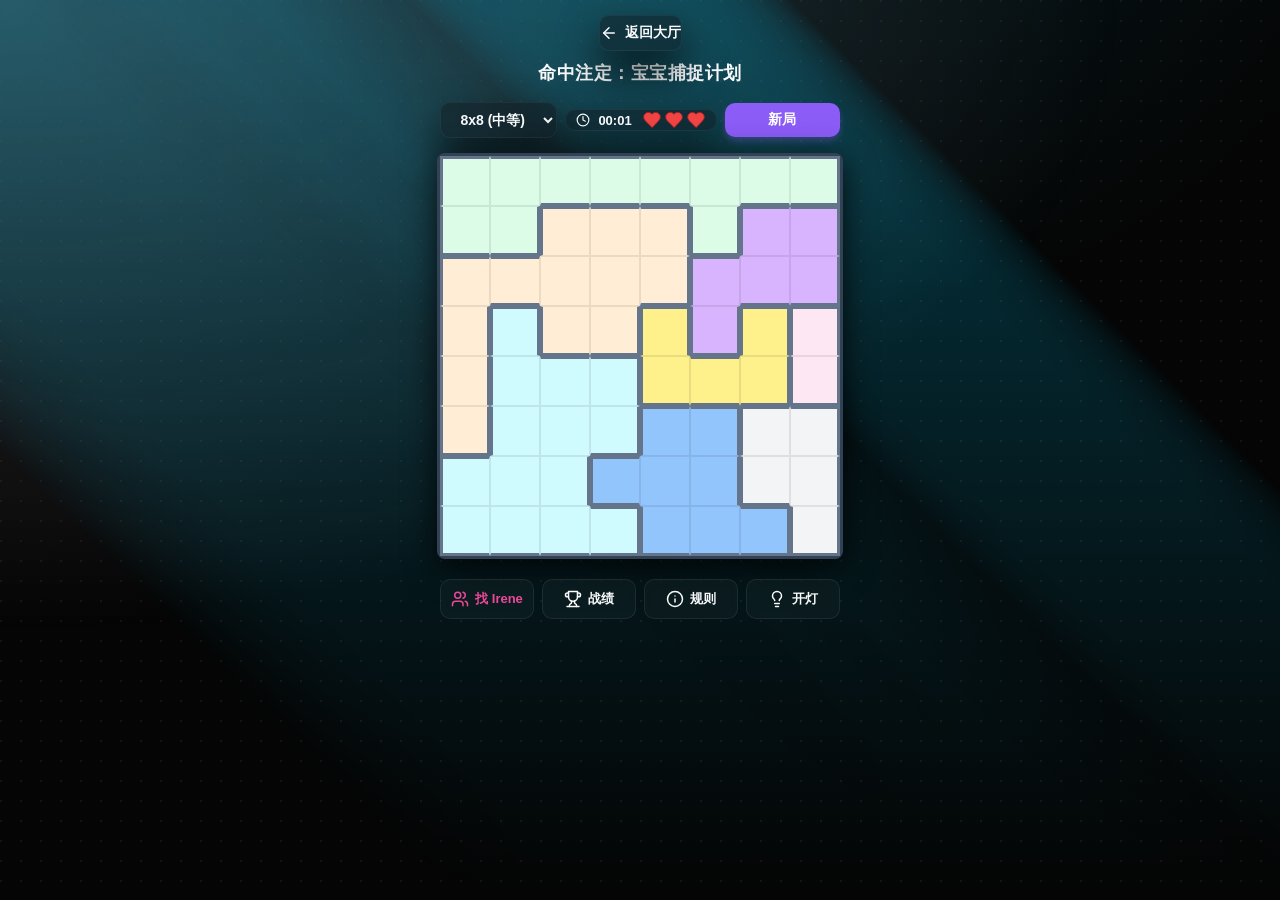
==== games/starbattle/star.html @ e19c7d9f "更新找头像游戏和UI" ====
<!DOCTYPE html>
<html lang="zh-CN">
<head>
    <meta charset="UTF-8">
    <meta name="viewport" content="width=device-width, initial-scale=1.0, maximum-scale=1.0, user-select=none">
    <title>命中注定：宝宝捕捉计划</title>
    <link rel="stylesheet" href="../../css/common.css">
    <link rel="stylesheet" href="star.css">
</head>
<body data-skin="default" data-theme="dark">

    <canvas id="canvas-fx"></canvas>
    <canvas id="canvas-confetti"></canvas>

    <div class="header">
        <a href="../../index.html" class="hall-back glass-panel">
            <svg class="icon" viewBox="0 0 24 24"><path d="m12 19-7-7 7-7"/><path d="M19 12H5"/></svg>
            返回大厅
        </a>
        <h1 id="main-title">命中注定：宝宝捕捉计划</h1>
    </div>

    <div class="top-controls">
        <select id="diff-select" class="glass-panel" onchange="startNewGame()">
            <option value="7">7x7 (简单)</option>
            <option value="8" selected>8x8 (中等)</option>
            <option value="9">9x9 (困难)</option>
        </select>
        
        <div class="glass-panel" style="display:flex; gap: 10px; padding: 0 10px; align-items:center; flex: 0 0 auto;">
            <div id="timer" style="font-variant-numeric: tabular-nums; font-size:13px; display:flex; align-items:center; gap:4px; color: var(--text-main);">
                <svg class="icon inline-icon" style="width:14px;height:14px;" viewBox="0 0 24 24"><circle cx="12" cy="12" r="10"/><polyline points="12 6 12 12 16 14"/></svg> 00:00
            </div>
            <div id="hp-container" style="display:flex; gap: 2px;"></div>
        </div>
        
        <button id="new-game-btn" onclick="startNewGame()" style="background:#8b5cf6; color:white; border:none; box-shadow: 0 4px 6px rgba(139, 92, 246, 0.3);">新局</button>
    </div>

    <div id="star-board" class="board"></div>

    <div class="action-row">
        <button class="action-btn" id="target-btn" onclick="toggleTarget()" style="color: #ec4899;">
            <svg class="icon" viewBox="0 0 24 24"><path d="M16 21v-2a4 4 0 0 0-4-4H6a4 4 0 0 0-4 4v2"/><circle cx="9" cy="7" r="4"/><path d="M22 21v-2a4 4 0 0 0-3-3.87"/><path d="M16 3.13a4 4 0 0 1 0 7.75"/></svg> 
            <span id="target-text">找 Irene</span>
        </button>
        <!-- 新增战绩按钮 -->
        <button class="action-btn" onclick="openStats()">
            <svg class="icon" viewBox="0 0 24 24"><path d="M6 9H4.5a2.5 2.5 0 0 1 0-5H6"/><path d="M18 9h1.5a2.5 2.5 0 0 0 0-5H18"/><path d="M4 22h16"/><path d="M10 14.66V17c0 .55-.47.98-.97 1.21C7.85 18.75 7 20.24 7 22"/><path d="M14 14.66V17c0 .55.47.98.97 1.21C16.15 18.75 17 20.24 17 22"/><path d="M18 2H6v7a6 6 0 0 0 12 0V2Z"/></svg> 战绩
        </button>
        <button class="action-btn" onclick="openRules()">
            <svg class="icon" viewBox="0 0 24 24"><circle cx="12" cy="12" r="10"/><path d="M12 16v-4"/><path d="M12 8h.01"/></svg> 规则
        </button>
        <button class="action-btn" id="theme-btn" onclick="toggleTheme()">
            <svg class="icon" id="theme-icon" viewBox="0 0 24 24"><path d="M15 14c.2-1 .7-1.7 1.5-2.5 1-.9 1.5-2.2 1.5-3.5A6 6 0 0 0 6 8c0 1.3.5 2.6 1.5 3.5.7.8 1.3 1.5 1.5 2.5"/><path d="M9 18h6"/><path d="M10 22h4"/></svg> <span id="theme-text">开灯</span>
        </button>
    </div>

    <!-- 规则弹窗 -->
    <div class="modal-overlay" id="rulesModal">
        <div class="modal-content">
            <h2><svg class="icon" viewBox="0 0 24 24"><circle cx="12" cy="12" r="10"/><path d="M12 16v-4"/><path d="M12 8h.01"/></svg> 星战谜题规则</h2>
            <hr style="border: 0; border-top: 1px solid var(--glass-border); margin-bottom: 10px;">
            <h3><svg class="inline-icon" viewBox="0 0 24 24"><path d="M8.5 14.5A2.5 2.5 0 0 0 11 12c0-1.38-.5-2-1-3-1.072-2.143-.224-4.054 2-6 .5 2.5 2 4.9 4 6.5 2 1.6 3 3.5 3 5.5a7 7 0 1 1-14 0c0-1.153.433-2.294 1-3a2.5 2.5 0 0 0 2.5 2.5z"/></svg> 核心目标：</h3>
            <ul>
                <li>在每个<b>加粗的颜色区块</b>内，找出隐藏的专属头像！</li>
                <li>每一行、每一列、每个颜色区块，<b>只能有 1 个头像</b>。</li>
                <li>头像与头像之间<b>绝对不能相邻</b>（包括对角线）。</li>
            </ul>
            <h3><svg class="inline-icon" viewBox="0 0 24 24"><path d="M12 2v4"/><path d="M12 18v4"/><path d="M4.93 4.93l2.83 2.83"/><path d="M16.24 16.24l2.83 2.83"/><path d="M2 12h4"/><path d="M18 12h4"/><path d="M4.93 19.07l2.83-2.83"/><path d="M16.24 7.76l2.83-2.83"/></svg> 操作指北：</h3>
            <ul>
                <li><b>自由打叉</b>：单点或滑动格子，可画白色的叉号 <svg class="inline-icon" viewBox="0 0 24 24"><path d="M18 6 6 18"/><path d="m6 6 12 12"/></svg>（草稿，不扣血）。</li>
                <li><b>判定决断</b>：快速<b>双击</b>格子，即可放置头像。</li>
                <li><b>严苛惩罚</b>：双击放错位置，心碎扣血且该格子永久变红锁死！血量耗尽即失败。</li>
            </ul>
            <button class="close-btn" onclick="closeModal('rulesModal')">准备出发！</button>
        </div>
    </div>

    <!-- 战绩弹窗 -->
    <div class="modal-overlay" id="statsModal">
        <div class="modal-content">
            <h2><svg class="icon" viewBox="0 0 24 24"><path d="M6 9H4.5a2.5 2.5 0 0 1 0-5H6"/><path d="M18 9h1.5a2.5 2.5 0 0 0 0-5H18"/><path d="M4 22h16"/><path d="M10 14.66V17c0 .55-.47.98-.97 1.21C7.85 18.75 7 20.24 7 22"/><path d="M14 14.66V17c0 .55.47.98.97 1.21C16.15 18.75 17 20.24 17 22"/><path d="M18 2H6v7a6 6 0 0 0 12 0V2Z"/></svg> 个人战绩看板</h2>
            <table class="stats-table" id="statsTable"></table>
            <p style="font-size: 11px; color: var(--text-note); text-align: center; margin-top: 15px;">* 数据安全储存在本手机芯片内，绝对隐私</p>
            <button class="close-btn" onclick="closeModal('statsModal')">继续加油！</button>
        </div>
    </div>

    <img id="preload-handrix" src="../../assets/handrix.png" style="display:none;">
    <img id="preload-irene" src="../../assets/irene.png" style="display:none;">

    <script src="../../js/common.js"></script>
    <script src="bank.js"></script>
    <script src="star.js"></script>
</body>
</html>
---- css/common.css ----
/* ======== 极简玻璃拟态主题变量 (白天模式 Default) ======== */
:root {
    --bg-color: #f8fafc; /* 干净的奶白底色 */
    --dot-color: rgba(0, 0, 0, 0.05); /* 淡灰色细网格 */
    
    --glass-bg: rgba(255, 255, 255, 0.65); 
    --glass-border: rgba(255, 255, 255, 0.9);
    --glass-border-hover: #ffffff;
    
    --cell-bg: rgba(255, 255, 255, 0.9); 
    --grid-line: #cbd5e1; 
    --grid-line-thick: #475569;
    
    --text-fixed: #0f172a; 
    --text-user: #2563eb; 
    --text-note: #64748b; 
    --text-main: #1e293b; /* 白天深色文字 */
    
    --btn-bg: rgba(255, 255, 255, 0.8); 
    --btn-border: rgba(255, 255, 255, 0.6);
    --highlight-same: rgba(253, 230, 138, 0.6); 
    --highlight-related: rgba(219, 234, 254, 0.5); 
    --selected: rgba(147, 197, 253, 0.8);
    
    --shadow: 0 10px 30px rgba(0, 0, 0, 0.06); 
    --stat-best-color: #059669;
}

/* 护眼模式核心 (黑夜模式 Dark) */
[data-theme="dark"] {
    --bg-color: #050505; /* 极客深黑 */
    --dot-color: rgba(255, 255, 255, 0.06); /* 白光细网格 */
    
    --glass-bg: rgba(15, 15, 20, 0.4); 
    --glass-border: rgba(255, 255, 255, 0.05); 
    --glass-border-hover: rgba(255, 255, 255, 0.4);
    
    --cell-bg: rgba(30, 41, 59, 0.85); 
    --grid-line: #334155; 
    --grid-line-thick: #94a3b8;
    
    --text-fixed: #f8fafc; 
    --text-user: #60a5fa; 
    --text-note: #a1a1aa; 
    --text-main: #f8fafc; /* 黑夜白色文字 */
    
    --btn-bg: rgba(255, 255, 255, 0.03); 
    --btn-border: rgba(255, 255, 255, 0.08);
    --highlight-same: rgba(202, 138, 4, 0.4); 
    --highlight-related: rgba(30, 58, 138, 0.4); 
    --selected: rgba(37, 99, 235, 0.6);
    
    --shadow: 0 20px 40px rgba(0, 0, 0, 0.7); 
    --stat-best-color: #34d399;
}

/* ======== 双色战略 (蓝/紫) x (白天/黑夜) ======== */

/* 1. 默认蓝色系 (白天: 晴空蓝 / 黑夜: 赛博青 #00CFFF) */
body[data-skin="default"] {
    --ray-color: rgba(2, 132, 199, 0.10);
    --glow-color: rgba(14, 165, 233, 0.3);
    --streak-color: rgba(2, 132, 199, 0.18);
    --corner-glow: rgba(2, 132, 199, 0.06);
}
body[data-theme="dark"][data-skin="default"] {
    --ray-color: rgba(0, 207, 255, 0.12);
    --glow-color: rgba(0, 207, 255, 0.25);
    --streak-color: rgba(0, 207, 255, 0.25);
    --corner-glow: rgba(62, 62, 66, 0.85);
}

/* 2. 专属紫色系 (白天: 晨曦紫 / 黑夜: 暗夜霓虹紫) */
body[data-skin="purple"] {
    --ray-color: rgba(147, 51, 234, 0.08);
    --glow-color: rgba(168, 85, 247, 0.25);
    --streak-color: rgba(147, 51, 234, 0.14);
    --corner-glow: rgba(147, 51, 234, 0.05);
}
body[data-theme="dark"][data-skin="purple"] {
    --ray-color: rgba(168, 85, 247, 0.12);
    --glow-color: rgba(168, 85, 247, 0.25);
    --streak-color: rgba(168, 85, 247, 0.25);
    --corner-glow: rgba(88, 28, 135, 0.4);
}

/* ======== 全局背景重塑 (点阵 + 射线统一架构) ======== */
body {
    font-family: -apple-system, BlinkMacSystemFont, "Segoe UI", Roboto, sans-serif;
    background-color: var(--bg-color); color: var(--text-main); margin: 0; padding: 15px;
    display: flex; flex-direction: column; align-items: center; touch-action: manipulation; padding-bottom: 40px; overflow-x: hidden;
    transition: background-color 0.4s ease, --streak-color 0.4s ease, --corner-glow 0.4s ease;
    
        /* 统一的背景结构 (顶部光晕 + 点阵)；斜切光瀑/辉光/颗粒由伪元素承载，颜色随模式自动切换 */
    background-image:
        radial-gradient(ellipse 100% 100% at 50% -20%, var(--ray-color), transparent 60%),
        radial-gradient(circle at 1px 1px, var(--dot-color) 1px, transparent 0);
    background-size: 100% 100%, 20px 20px;
    background-attachment: fixed;
}

/* ======== 顶级卡片与交互 (白天晶莹剔透，黑夜暗黑深邃) ======== */
.glass-panel, select, button, .timer-display {
    box-sizing: border-box; padding: 8px 0; font-size: 14px; font-weight: bold; border-radius: 12px;
    border: 1px solid var(--glass-border); 
    /* 顶部高光反射 (白天黑夜自适应) */
    border-top: 1px solid var(--glass-border-hover);
    background: var(--glass-bg); color: var(--text-main);
    backdrop-filter: blur(24px); -webkit-backdrop-filter: blur(24px); 
    outline: none; cursor: pointer; 
    box-shadow: var(--shadow);
    transition: transform 0.3s cubic-bezier(0.175, 0.885, 0.32, 1.275), box-shadow 0.3s ease, border-color 0.3s ease;
}

/* 悬停与按下的果冻回弹 + 呼吸辉光交互 */
.glass-panel:hover, select:hover, button:hover,
.glass-panel:active, select:active, button:active {
    transform: scale(1.03); 
    border-color: var(--glow-color);
    box-shadow: 0 20px 40px rgba(0, 0, 0, 0.15), 0 0 30px var(--glow-color);
}
[data-theme="dark"] .glass-panel:hover, 
[data-theme="dark"] select:hover, 
[data-theme="dark"] button:hover {
    box-shadow: 0 25px 50px rgba(0, 0, 0, 0.8), 0 0 30px var(--glow-color);
}

.icon { width: 18px; height: 18px; stroke: currentColor; stroke-width: 2; fill: none; stroke-linecap: round; stroke-linejoin: round; vertical-align: middle; }
.inline-icon { width: 16px; height: 16px; margin-right: 4px; vertical-align: text-bottom; fill: none; stroke: currentColor; stroke-width: 2; stroke-linecap: round; stroke-linejoin: round; }

#canvas-fx, #canvas-confetti { position: fixed; top: 0; left: 0; width: 100vw; height: 100vh; pointer-events: none; }
#canvas-fx { z-index: -1; }
#canvas-confetti { z-index: 9999; }

.header { text-align: center; margin-bottom: 12px; z-index: 10; }
.header h1 { font-size: 18px; color: var(--text-main); margin: 0 0 5px 0; letter-spacing: 0.5px; transition: 0.3s; }

.hall-back {
    display: inline-flex; align-items: center; justify-content: center; gap: 7px;
    padding: 8px 18px; margin-bottom: 10px; text-decoration: none; font-size: 13px;
}

.glass-panel, select, button, .timer-display {
    box-sizing: border-box; padding: 8px 0; font-size: 14px; font-weight: bold; border-radius: 10px;
    border: 1px solid var(--glass-border); background: var(--glass-bg); color: var(--text-main);
    backdrop-filter: blur(10px); -webkit-backdrop-filter: blur(10px); outline: none; cursor: pointer; transition: 0.2s;
}

.icon { width: 18px; height: 18px; stroke: currentColor; stroke-width: 2; fill: none; stroke-linecap: round; stroke-linejoin: round; vertical-align: middle; }
.inline-icon { width: 16px; height: 16px; margin-right: 4px; vertical-align: text-bottom; fill: none; stroke: currentColor; stroke-width: 2; stroke-linecap: round; stroke-linejoin: round; }

.skin-opt {
    border: 1px solid var(--glass-border); padding: 15px; border-radius: 12px; font-weight: bold; cursor: pointer;
    box-shadow: 0 4px 6px var(--shadow); transition: 0.2s; margin-bottom: 12px; width: 100%;
    display: flex; align-items: center; justify-content: center; gap: 8px; font-size: 15px;
}
.skin-opt:active { transform: scale(0.95); }

.modal-overlay {
    display: none; position: fixed; inset: 0; background: rgba(0, 0, 0, 0.5); backdrop-filter: blur(5px);
    -webkit-backdrop-filter: blur(5px); z-index: 10000; justify-content: center; align-items: center;
}
.modal-content {
    background: var(--glass-bg); backdrop-filter: blur(25px); -webkit-backdrop-filter: blur(25px);
    border: 1px solid var(--glass-border); color: var(--text-main); width: 85%; max-width: 350px; border-radius: 20px;
    padding: 24px; box-shadow: 0 20px 40px rgba(0,0,0,0.3); max-height: 80vh; overflow-y: auto;
}
.modal-content h2 { font-size: 18px; margin-top: 0; text-align: center; display: flex; align-items: center; justify-content: center; gap: 6px;}
.modal-content h3 { font-size: 15px; margin: 15px 0 5px 0; opacity: 0.9; display: flex; align-items: center; color: #3b82f6;}
.modal-content ul { margin: 0; padding-left: 20px; font-size: 14px; line-height: 1.6; }
.close-btn {
    width: 100%; background: #3b82f6; color: white !important; border: none; padding: 12px; border-radius: 12px;
    font-size: 16px; font-weight: bold; margin-top: 20px; cursor: pointer; transition: 0.2s;
}
.close-btn:active { transform: scale(0.95); }

.theme-event-text { color: #db2777 !important; font-weight: bold; }

/* 弹窗标题 SVG 图标 (替代 emoji) */
.msg-icon { display: inline-flex; align-items: center; margin-right: 6px; }
.msg-icon .icon { width: 20px; height: 20px; }

/* ======== 氛围层: 角落辉光 + 胶片颗粒 + 斜切光瀑 (黑夜主视觉, 白天低浓度日光版) ======== */
@property --streak-color { syntax: '<color>'; inherits: true; initial-value: rgba(0, 0, 0, 0); }
@property --corner-glow { syntax: '<color>'; inherits: true; initial-value: rgba(0, 0, 0, 0); }

/* ::before: 左上角辉光 (角落微光, 营造深邃感) */
body::before {
    content: '';
    position: fixed; inset: 0; z-index: -3; pointer-events: none;
    background-image: radial-gradient(ellipse 125% 100% at 0% 0%, var(--corner-glow) 0%, transparent 70%);
}
/* ::after: 五束斜切光瀑 (skewX(45deg) + 条纹遮罩, 颜色随皮肤/主题变量过渡) */
body::after {
    content: '';
    position: fixed; inset: 0; z-index: -2; pointer-events: none;
    transform: skewX(45deg);
    background: linear-gradient(180deg, var(--streak-color) 0%, rgba(0, 0, 0, 0) 100%);
}

/* 渐进增强: 仅在支持 mask 的浏览器启用条纹遮罩 (不支持则退化为柔和顶部渐变) */
@supports ((mask-image: linear-gradient(#000, #000)) or (-webkit-mask-image: linear-gradient(#000, #000))) {
    body::after {
        -webkit-mask-image:
            linear-gradient(90deg, rgba(0,0,0,0) 0%, rgb(0,0,0) 20%, rgba(0,0,0,0) 36%, rgb(0,0,0) 55%, rgba(0,0,0,0.13) 67%, rgb(0,0,0) 78%, rgba(0,0,0,0) 97%),
            linear-gradient(90deg, rgba(0,0,0,0) 11%, rgb(0,0,0) 25%, rgba(0,0,0,0.55) 41%, rgba(0,0,0,0.13) 67%, rgb(0,0,0) 78%, rgba(0,0,0,0) 97%),
            linear-gradient(90deg, rgba(0,0,0,0) 9%, rgb(0,0,0) 20%, rgba(0,0,0,0.55) 28%, rgba(0,0,0,0.424) 40%, rgb(0,0,0) 48%, rgba(0,0,0,0.267) 54%, rgba(0,0,0,0.13) 78%, rgb(0,0,0) 88%, rgba(0,0,0,0) 97%),
            linear-gradient(90deg, rgba(0,0,0,0) 0%, rgb(0,0,0) 17%, rgba(0,0,0,0.55) 26%, rgb(0,0,0) 35%, rgba(0,0,0,0) 47%, rgba(0,0,0,0.13) 69%, rgb(0,0,0) 79%, rgba(0,0,0,0) 97%),
            linear-gradient(90deg, rgba(0,0,0,0) 0%, rgb(0,0,0) 20%, rgba(0,0,0,0.55) 27%, rgba(0,0,0,0) 42%, rgba(0,0,0,0.13) 67%, rgb(0,0,0) 74%, rgb(0,0,0) 82%, rgba(0,0,0,0.47) 88%, rgba(0,0,0,0) 97%);
        -webkit-mask-composite: source-over;
        mask-image:
            linear-gradient(90deg, rgba(0,0,0,0) 0%, rgb(0,0,0) 20%, rgba(0,0,0,0) 36%, rgb(0,0,0) 55%, rgba(0,0,0,0.13) 67%, rgb(0,0,0) 78%, rgba(0,0,0,0) 97%),
            linear-gradient(90deg, rgba(0,0,0,0) 11%, rgb(0,0,0) 25%, rgba(0,0,0,0.55) 41%, rgba(0,0,0,0.13) 67%, rgb(0,0,0) 78%, rgba(0,0,0,0) 97%),
            linear-gradient(90deg, rgba(0,0,0,0) 9%, rgb(0,0,0) 20%, rgba(0,0,0,0.55) 28%, rgba(0,0,0,0.424) 40%, rgb(0,0,0) 48%, rgba(0,0,0,0.267) 54%, rgba(0,0,0,0.13) 78%, rgb(0,0,0) 88%, rgba(0,0,0,0) 97%),
            linear-gradient(90deg, rgba(0,0,0,0) 0%, rgb(0,0,0) 17%, rgba(0,0,0,0.55) 26%, rgb(0,0,0) 35%, rgba(0,0,0,0) 47%, rgba(0,0,0,0.13) 69%, rgb(0,0,0) 79%, rgba(0,0,0,0) 97%),
            linear-gradient(90deg, rgba(0,0,0,0) 0%, rgb(0,0,0) 20%, rgba(0,0,0,0.55) 27%, rgba(0,0,0,0) 42%, rgba(0,0,0,0.13) 67%, rgb(0,0,0) 74%, rgb(0,0,0) 82%, rgba(0,0,0,0.47) 88%, rgba(0,0,0,0) 97%);
        mask-composite: add;
    }
}
---- games/starbattle/star.css ----
/* ======== 排版框架 (继承自数独的完美布局) ======== */
.top-controls {
    display: flex; justify-content: space-between; align-items: center; gap: 8px;
    width: 100%; max-width: 400px; margin-bottom: 15px; z-index: 10;
}
select#diff-select, #new-game-btn { flex: 1; max-width: 130px; text-align: center; }

.timer-display { flex: 0 0 95px; width: 95px; cursor: default; display: flex; justify-content: center; align-items: center; gap: 4px; }
.heart-icon { width: 20px; height: 20px; fill: #ef4444; stroke: #b91c1c; stroke-width: 1; transition: 0.3s cubic-bezier(0.175, 0.885, 0.32, 1.275); }
.heart-icon.lost { fill: transparent; stroke: var(--text-note); opacity: 0.5; transform: scale(0.8); }

.action-row { display: flex; gap: 8px; width: 100%; max-width: 400px; margin-bottom: 10px; z-index: 10; }
.action-btn {
    background: var(--btn-bg); border: 1px solid var(--btn-border); border-radius: 10px; color: var(--text-main);
    font-size: 13px; font-weight: bold; padding: 10px 0; 
    display: flex; align-items: center; justify-content: center; flex-direction: row; gap: 6px; flex: 1;
    backdrop-filter: blur(8px); -webkit-backdrop-filter: blur(8px); box-shadow: 0 4px 6px var(--shadow);
    transition: 0.15s; cursor: pointer; user-select: none;
}
.action-btn:active { transform: scale(0.92); background: var(--highlight-related); }

/* ======== 星战专属棋盘样式 ======== */
.board {
    display: grid; 
    width: 100%; max-width: 400px; aspect-ratio: 1/1; margin-bottom: 20px; 
    background: var(--glass-bg); backdrop-filter: blur(12px); -webkit-backdrop-filter: blur(12px);
    border: 3px solid var(--grid-line-thick); border-radius: 8px; 
    box-shadow: 0 8px 32px var(--shadow); z-index: 10;
    touch-action: none; 
    transition: background-color 0.3s, border-color 0.3s;
}

/* 修复：暗黑模式下棋盘底板完全黑化，消除白光割裂感 */
[data-theme="dark"] .board {
    background: #0f172a; 
    border-color: #334155;
    box-shadow: 0 8px 32px rgba(0,0,0,0.8);
}

.cell {
    position: relative;
    border: 1px solid rgba(0,0,0,0.08); 
    box-sizing: border-box;
    display: flex; justify-content: center; align-items: center;
    transition: background-color 0.2s;
    user-select: none; -webkit-user-select: none;
}

/* 核心修复：找回白天模式的 Bento 加粗边界！ */
.cell.b-top { border-top: 3px solid var(--grid-line-thick) !important; }
.cell.b-bottom { border-bottom: 3px solid var(--grid-line-thick) !important; }
.cell.b-left { border-left: 3px solid var(--grid-line-thick) !important; }
.cell.b-right { border-right: 3px solid var(--grid-line-thick) !important; }

.cell.marked::before, .cell.marked::after {
    content: ''; position: absolute;
    width: 65%; height: 5px; background-color: #ffffff;
    border-radius: 3px; opacity: 1; box-shadow: 0 1px 4px rgba(0,0,0,0.4); animation: fadeIn 0.1s ease-out;
}
.cell.marked::before { transform: rotate(45deg); }
.cell.marked::after { transform: rotate(-45deg); animation: fadeInReverse 0.1s ease-out; }

.cell.error-lock::before, .cell.error-lock::after {
    content: ''; position: absolute; width: 75%; height: 6px;
    background-color: #ef4444; border-radius: 3px; z-index: 5; box-shadow: 0 2px 6px rgba(185, 28, 28, 0.6);
}
.cell.error-lock::before { transform: rotate(45deg); }
.cell.error-lock::after { transform: rotate(-45deg); }
.cell.error-lock { background-color: rgba(239, 68, 68, 0.25) !important; animation: shake 0.4s cubic-bezier(.36,.07,.19,.97) both; }

.cell-avatar {
    width: 82%; height: 82%; border-radius: 20%; object-fit: cover;
    box-shadow: 0 4px 10px rgba(0, 0, 0, 0.25); animation: popIn 0.3s cubic-bezier(0.175, 0.885, 0.32, 1.275);
    z-index: 2; pointer-events: none;
}

/* 战绩表格样式 */
.stats-table { width: 100%; border-collapse: collapse; margin-top: 10px; text-align: center; font-size: 14px; }
.stats-table th { background: rgba(0,0,0,0.05); padding: 10px 8px; border-bottom: 1px solid var(--glass-border); border-radius: 8px 8px 0 0;}
[data-theme="dark"] .stats-table th { background: rgba(255,255,255,0.05); }
.stats-table td { border-bottom: 1px solid var(--glass-border); padding: 12px 8px; }

@keyframes fadeIn { from { opacity: 0; transform: scale(0.5) rotate(45deg); } to { opacity: 1; transform: scale(1) rotate(45deg); } }
@keyframes fadeInReverse { from { opacity: 0; transform: scale(0.5) rotate(-45deg); } to { opacity: 1; transform: scale(1) rotate(-45deg); } }
@keyframes popIn { from { opacity: 0; transform: scale(0.2); } to { opacity: 1; transform: scale(1); } }
@keyframes shake {
    10%, 90% { transform: translate3d(-1px, 0, 0); }
    20%, 80% { transform: translate3d(2px, 0, 0); }
    30%, 50%, 70% { transform: translate3d(-3px, 0, 0); }
    40%, 60% { transform: translate3d(3px, 0, 0); }
}

/* ======== 区域专属色彩系统 (白天/黑夜自动切换) ======== */
.cell[data-cid="0"] { background-color: #93c5fd; } 
.cell[data-cid="1"] { background-color: #fef08a; } 
.cell[data-cid="2"] { background-color: #dcfce7; } 
.cell[data-cid="3"] { background-color: #fce7f3; } 
.cell[data-cid="4"] { background-color: #d8b4fe; } 
.cell[data-cid="5"] { background-color: #ffedd5; } 
.cell[data-cid="6"] { background-color: #cffafe; } 
.cell[data-cid="7"] { background-color: #f3f4f6; } 
.cell[data-cid="8"] { background-color: #fca5a5; } 

/* 护眼模式下的边界线适配 */
[data-theme="dark"] .cell.b-top { border-top: 3px solid #64748b !important; }
[data-theme="dark"] .cell.b-bottom { border-bottom: 3px solid #64748b !important; }
[data-theme="dark"] .cell.b-left { border-left: 3px solid #64748b !important; }
[data-theme="dark"] .cell.b-right { border-right: 3px solid #64748b !important; }
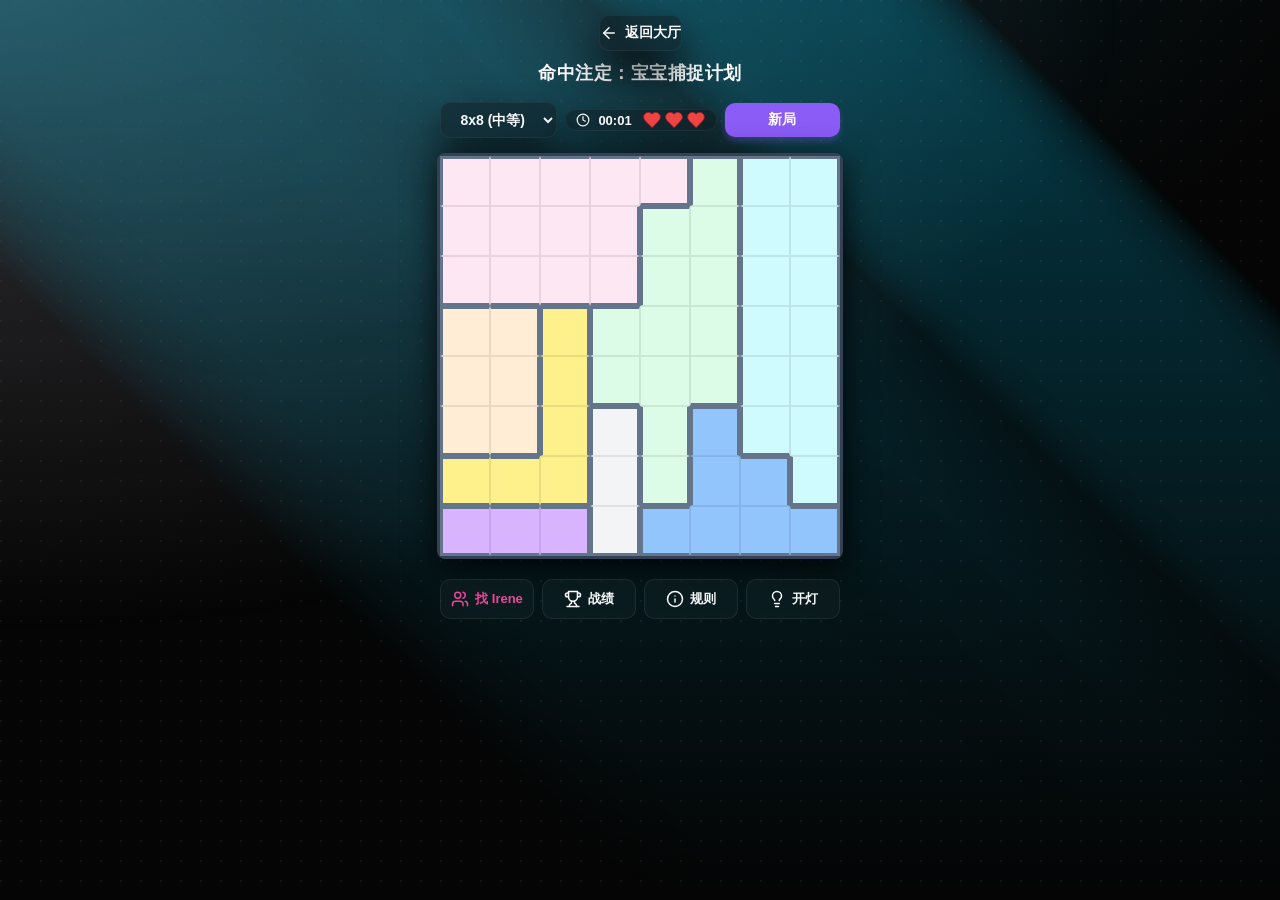
==== commit acfaabb0: "添加滑动取消叉" ====
--- a/games/starbattle/star.html
+++ b/games/starbattle/star.html
@@ -70,6 +70,7 @@
             <h3><svg class="inline-icon" viewBox="0 0 24 24"><path d="M12 2v4"/><path d="M12 18v4"/><path d="M4.93 4.93l2.83 2.83"/><path d="M16.24 16.24l2.83 2.83"/><path d="M2 12h4"/><path d="M18 12h4"/><path d="M4.93 19.07l2.83-2.83"/><path d="M16.24 7.76l2.83-2.83"/></svg> 操作指北：</h3>
             <ul>
                 <li><b>自由打叉</b>：单点或滑动格子，可画白色的叉号 <svg class="inline-icon" viewBox="0 0 24 24"><path d="M18 6 6 18"/><path d="m6 6 12 12"/></svg>（草稿，不扣血）。</li>
+                <li><b>滑动擦除</b>：从<b>已画叉</b>的格子起手拖动，划过的叉号会被一并抹掉（画错了随手就能清理）。</li>
                 <li><b>判定决断</b>：快速<b>双击</b>格子，即可放置头像。</li>
                 <li><b>严苛惩罚</b>：双击放错位置，心碎扣血且该格子永久变红锁死！血量耗尽即失败。</li>
             </ul>
--- a/css/common.css
+++ b/css/common.css
@@ -24,6 +24,7 @@
     
     --shadow: 0 10px 30px rgba(0, 0, 0, 0.06); 
     --stat-best-color: #059669;
+    --streak-shift: 14%; /* 斜切光瀑整体右移量 (手机可视区右侧偏暗, 右移补齐) */
 }
 
 /* 护眼模式核心 (黑夜模式 Dark) */
@@ -194,8 +195,12 @@
 body::after {
     content: '';
     position: fixed; inset: 0; z-index: -2; pointer-events: none;
-    transform: skewX(45deg);
+    transform: translateX(var(--streak-shift)) skewX(45deg);
     background: linear-gradient(180deg, var(--streak-color) 0%, rgba(0, 0, 0, 0) 100%);
+}
+/* 手机窄屏: 光瀑再往右让一点, 避免可视区右侧发黑 */
+@media (max-width: 480px) {
+    :root { --streak-shift: 22%; }
 }
 
 /* 渐进增强: 仅在支持 mask 的浏览器启用条纹遮罩 (不支持则退化为柔和顶部渐变) */
--- a/games/starbattle/star.css
+++ b/games/starbattle/star.css
@@ -28,6 +28,9 @@
     box-shadow: 0 8px 32px var(--shadow); z-index: 10;
     touch-action: none; 
     transition: background-color 0.3s, border-color 0.3s;
+    /* 移动端修复: 禁止被 body 的 column flex 容器纵向压缩成矩形 */
+    flex-shrink: 0;
+    aspect-ratio: 1 / 1 !important;
 }
 
 /* 修复：暗黑模式下棋盘底板完全黑化，消除白光割裂感 */
@@ -44,6 +47,10 @@
     display: flex; justify-content: center; align-items: center;
     transition: background-color 0.2s;
     user-select: none; -webkit-user-select: none;
+    /* 移动端修复: 强制格子为正方形, 并消除内容撑开导致的变形 */
+    aspect-ratio: 1 / 1;
+    min-width: 0;
+    min-height: 0;
 }
 
 /* 核心修复：找回白天模式的 Bento 加粗边界！ */
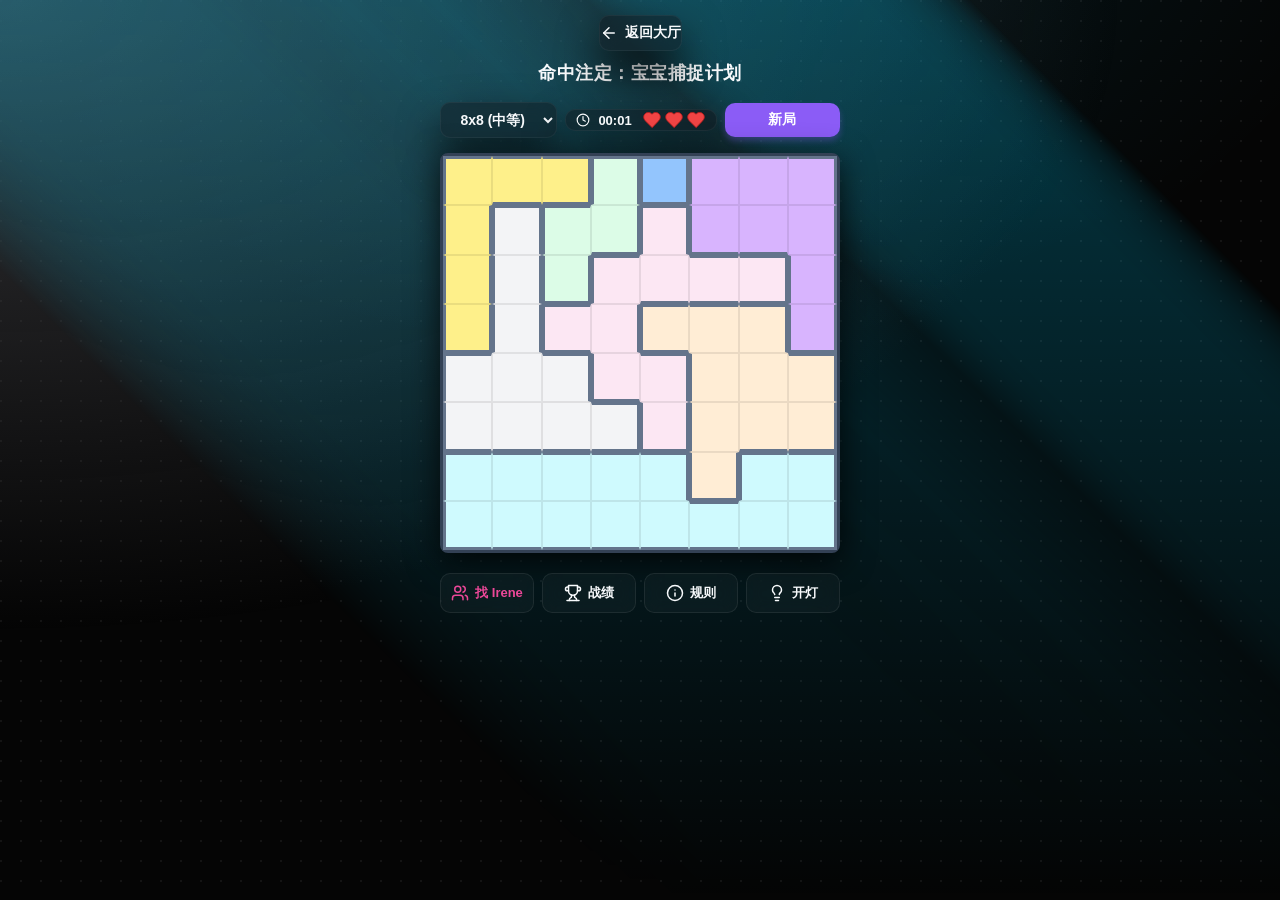
==== commit b1a75743: "尝试本地部署" ====
--- a/games/starbattle/star.html
+++ b/games/starbattle/star.html
@@ -6,6 +6,10 @@
     <title>命中注定：宝宝捕捉计划</title>
     <link rel="stylesheet" href="../../css/common.css">
     <link rel="stylesheet" href="star.css">
+    <link rel="manifest" href="../../manifest.json">
+    <link rel="apple-touch-icon" href="../../assets/app-icon.png">
+    <meta name="apple-mobile-web-app-capable" content="yes">
+    <meta name="apple-mobile-web-app-status-bar-style" content="black-translucent">
 </head>
 <body data-skin="default" data-theme="dark">
 
@@ -74,7 +78,7 @@
                 <li><b>判定决断</b>：快速<b>双击</b>格子，即可放置头像。</li>
                 <li><b>严苛惩罚</b>：双击放错位置，心碎扣血且该格子永久变红锁死！血量耗尽即失败。</li>
             </ul>
-            <button class="close-btn" onclick="closeModal('rulesModal')">准备出发！</button>
+            <button class="close-btn" onclick="closeModal('rulesModal')">知道啦宝宝！</button>
         </div>
     </div>
 
@@ -83,7 +87,7 @@
         <div class="modal-content">
             <h2><svg class="icon" viewBox="0 0 24 24"><path d="M6 9H4.5a2.5 2.5 0 0 1 0-5H6"/><path d="M18 9h1.5a2.5 2.5 0 0 0 0-5H18"/><path d="M4 22h16"/><path d="M10 14.66V17c0 .55-.47.98-.97 1.21C7.85 18.75 7 20.24 7 22"/><path d="M14 14.66V17c0 .55.47.98.97 1.21C16.15 18.75 17 20.24 17 22"/><path d="M18 2H6v7a6 6 0 0 0 12 0V2Z"/></svg> 个人战绩看板</h2>
             <table class="stats-table" id="statsTable"></table>
-            <p style="font-size: 11px; color: var(--text-note); text-align: center; margin-top: 15px;">* 数据安全储存在本手机芯片内，绝对隐私</p>
+            <p style="font-size: 11px; color: var(--text-note); text-align: center; margin-top: 15px;">* 宝宝好聪明～做得好快呀！</p>
             <button class="close-btn" onclick="closeModal('statsModal')">继续加油！</button>
         </div>
     </div>
@@ -94,5 +98,14 @@
     <script src="../../js/common.js"></script>
     <script src="bank.js"></script>
     <script src="star.js"></script>
+<script>
+    if ("serviceWorker" in navigator) {
+        window.addEventListener("load", function () {
+            navigator.serviceWorker.register("../sw.js").catch(function (err) {
+                console.warn("SW register failed:", err);
+            });
+        });
+    }
+    </script>
 </body>
 </html>
--- a/css/common.css
+++ b/css/common.css
@@ -25,6 +25,7 @@
     --shadow: 0 10px 30px rgba(0, 0, 0, 0.06); 
     --stat-best-color: #059669;
     --streak-shift: 14%; /* 斜切光瀑整体右移量 (手机可视区右侧偏暗, 右移补齐) */
+    --streak-scale: 1; /* 斜切光瀑加粗倍数 (手机窄屏下每道光按视口百分比变细, 需放大补回宽度) */
 }
 
 /* 护眼模式核心 (黑夜模式 Dark) */
@@ -90,7 +91,7 @@
     font-family: -apple-system, BlinkMacSystemFont, "Segoe UI", Roboto, sans-serif;
     background-color: var(--bg-color); color: var(--text-main); margin: 0; padding: 15px;
     display: flex; flex-direction: column; align-items: center; touch-action: manipulation; padding-bottom: 40px; overflow-x: hidden;
-    transition: background-color 0.4s ease, --streak-color 0.4s ease, --corner-glow 0.4s ease;
+    /* theme transition moved to desktop-only media query below (iOS repaint fix) */
     
         /* 统一的背景结构 (顶部光晕 + 点阵)；斜切光瀑/辉光/颗粒由伪元素承载，颜色随模式自动切换 */
     background-image:
@@ -98,6 +99,13 @@
         radial-gradient(circle at 1px 1px, var(--dot-color) 1px, transparent 0);
     background-size: 100% 100%, 20px 20px;
     background-attachment: fixed;
+}
+
+/* Theme smooth transition: desktop pointer devices only. On iOS touch, repainting the
+   full-page bg + two fixed pseudo layers (mask+skew) frame-by-frame for 0.4s leaves
+   stale tiles from the previous theme -> a black bar at the bottom until navigation */
+@media (hover: hover) and (pointer: fine) {
+    body { transition: background-color 0.4s ease, --streak-color 0.4s ease, --corner-glow 0.4s ease; }
 }
 
 /* ======== 顶级卡片与交互 (白天晶莹剔透，黑夜暗黑深邃) ======== */
@@ -195,13 +203,17 @@
 body::after {
     content: '';
     position: fixed; inset: 0; z-index: -2; pointer-events: none;
-    transform: translateX(var(--streak-shift)) skewX(45deg);
+    /* 先 skew 后 scale: 仅横向加粗光带, 45 度倾角严格保持不变 */
+    transform: translateX(var(--streak-shift)) skewX(45deg) scaleX(var(--streak-scale));
     background: linear-gradient(180deg, var(--streak-color) 0%, rgba(0, 0, 0, 0) 100%);
 }
-/* 手机窄屏: 光瀑再往右让一点, 避免可视区右侧发黑 */
+/* 手机窄屏: 视口窄导致每道光按百分比被挤细, 这里整体右移更多 + 加粗光带 */
 @media (max-width: 480px) {
-    :root { --streak-shift: 22%; }
-}
+    :root { --streak-shift: 30%; --streak-scale: 1.45; }
+}
+
+/* iOS fix: after every theme toggle, force one repaint of the two big background layers (clears the stale black bar) */
+body.theme-kick::before, body.theme-kick::after { opacity: 0.998; }
 
 /* 渐进增强: 仅在支持 mask 的浏览器启用条纹遮罩 (不支持则退化为柔和顶部渐变) */
 @supports ((mask-image: linear-gradient(#000, #000)) or (-webkit-mask-image: linear-gradient(#000, #000))) {
--- a/games/starbattle/star.css
+++ b/games/starbattle/star.css
@@ -21,8 +21,11 @@
 
 /* ======== 星战专属棋盘样式 ======== */
 .board {
-    display: grid; 
-    width: 100%; max-width: 400px; aspect-ratio: 1/1; margin-bottom: 20px; 
+    display: grid;
+    /* border-box: 让 aspect-ratio 与 width 作用于同一个盒子(边框盒),
+       消除"内容盒 vs 边框盒"两种解释造成的行列尺寸不一致 -> 缝隙 */
+    box-sizing: border-box; 
+    width: 100%; max-width: 400px; margin-bottom: 20px; 
     background: var(--glass-bg); backdrop-filter: blur(12px); -webkit-backdrop-filter: blur(12px);
     border: 3px solid var(--grid-line-thick); border-radius: 8px; 
     box-shadow: 0 8px 32px var(--shadow); z-index: 10;
@@ -30,7 +33,11 @@
     transition: background-color 0.3s, border-color 0.3s;
     /* 移动端修复: 禁止被 body 的 column flex 容器纵向压缩成矩形 */
     flex-shrink: 0;
+    flex-grow: 0;
+    height: auto;
     aspect-ratio: 1 / 1 !important;
+    /* 关键: 格子始终铺满行高, 绝不给底板(黑夜近黑)留出黑缝 */
+    align-items: stretch;
 }
 
 /* 修复：暗黑模式下棋盘底板完全黑化，消除白光割裂感 */
@@ -47,8 +54,11 @@
     display: flex; justify-content: center; align-items: center;
     transition: background-color 0.2s;
     user-select: none; -webkit-user-select: none;
-    /* 移动端修复: 强制格子为正方形, 并消除内容撑开导致的变形 */
-    aspect-ratio: 1 / 1;
+    /* 移动端修复: 禁止删除 aspect-ratio 后又加回!
+       格子必须"铺满行高", 绝不能自带比例——
+       一旦格子按自身宽度算高度, 它与行高的任何亚像素差都会
+       露出棋盘底板(黑夜近黑) -> iOS 上满屏黑色横线。
+       正方形由棋盘本体 aspect-ratio:1/1 保证。 */
     min-width: 0;
     min-height: 0;
 }
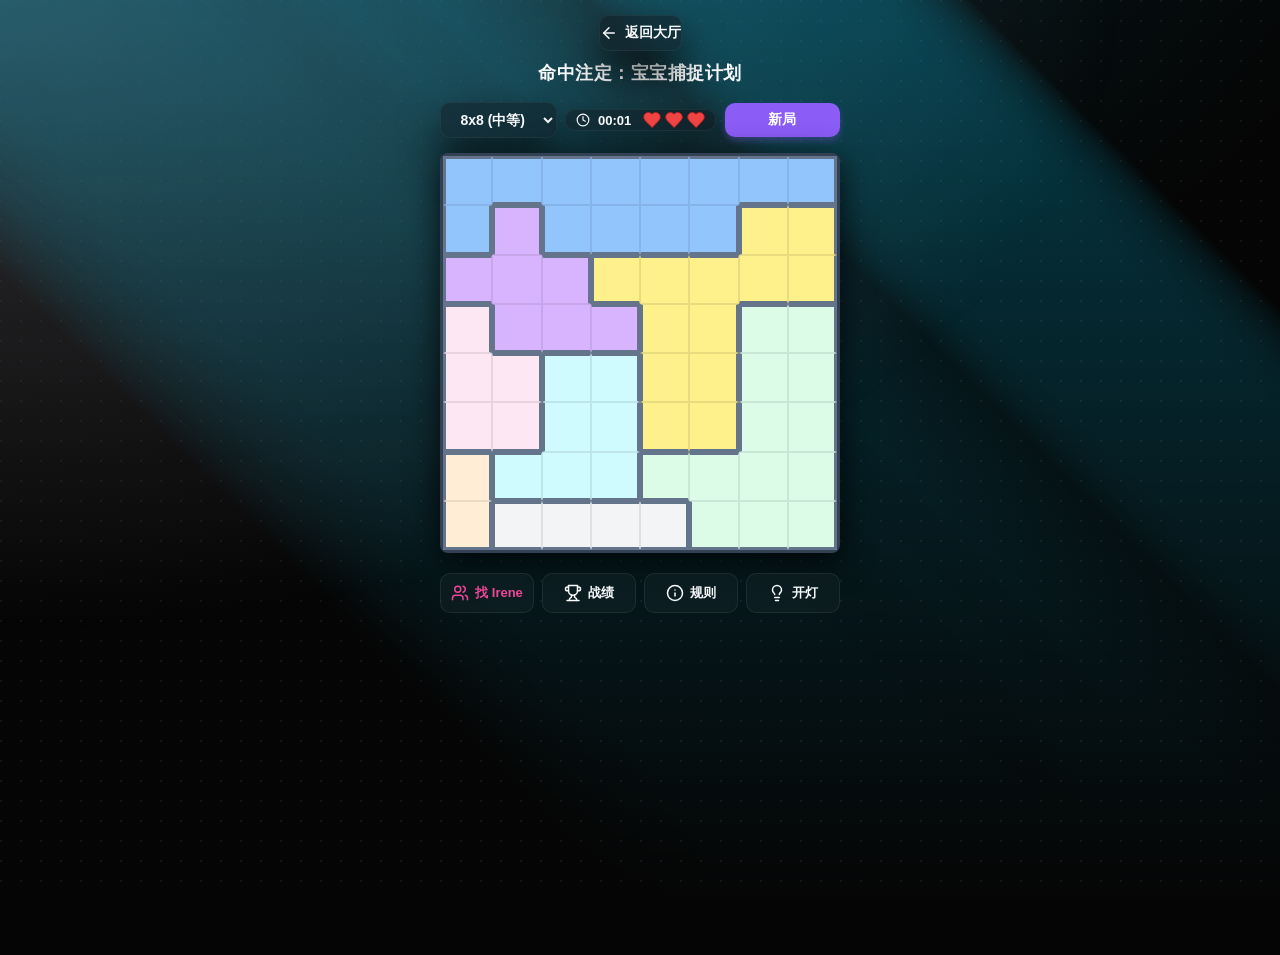
==== commit f28c94af: "尝试修复本地ios底部黑条bug" ====
--- a/games/starbattle/star.html
+++ b/games/starbattle/star.html
@@ -2,7 +2,7 @@
 <html lang="zh-CN">
 <head>
     <meta charset="UTF-8">
-    <meta name="viewport" content="width=device-width, initial-scale=1.0, maximum-scale=1.0, user-select=none">
+    <meta name="viewport" content="width=device-width, initial-scale=1.0, maximum-scale=1.0, user-select=none, viewport-fit=cover">
     <title>命中注定：宝宝捕捉计划</title>
     <link rel="stylesheet" href="../../css/common.css">
     <link rel="stylesheet" href="star.css">
--- a/css/common.css
+++ b/css/common.css
@@ -89,8 +89,11 @@
 /* ======== 全局背景重塑 (点阵 + 射线统一架构) ======== */
 body {
     font-family: -apple-system, BlinkMacSystemFont, "Segoe UI", Roboto, sans-serif;
-    background-color: var(--bg-color); color: var(--text-main); margin: 0; padding: 15px;
-    display: flex; flex-direction: column; align-items: center; touch-action: manipulation; padding-bottom: 40px; overflow-x: hidden;
+    background-color: var(--bg-color); color: var(--text-main); margin: 0;
+    min-height: 100vh;
+    min-height: 100dvh;
+    display: flex; flex-direction: column; align-items: center; touch-action: manipulation; overflow-x: hidden;
+    padding: calc(15px + env(safe-area-inset-top)) 15px calc(40px + env(safe-area-inset-bottom)) 15px;
     /* theme transition moved to desktop-only media query below (iOS repaint fix) */
     
         /* 统一的背景结构 (顶部光晕 + 点阵)；斜切光瀑/辉光/颗粒由伪元素承载，颜色随模式自动切换 */
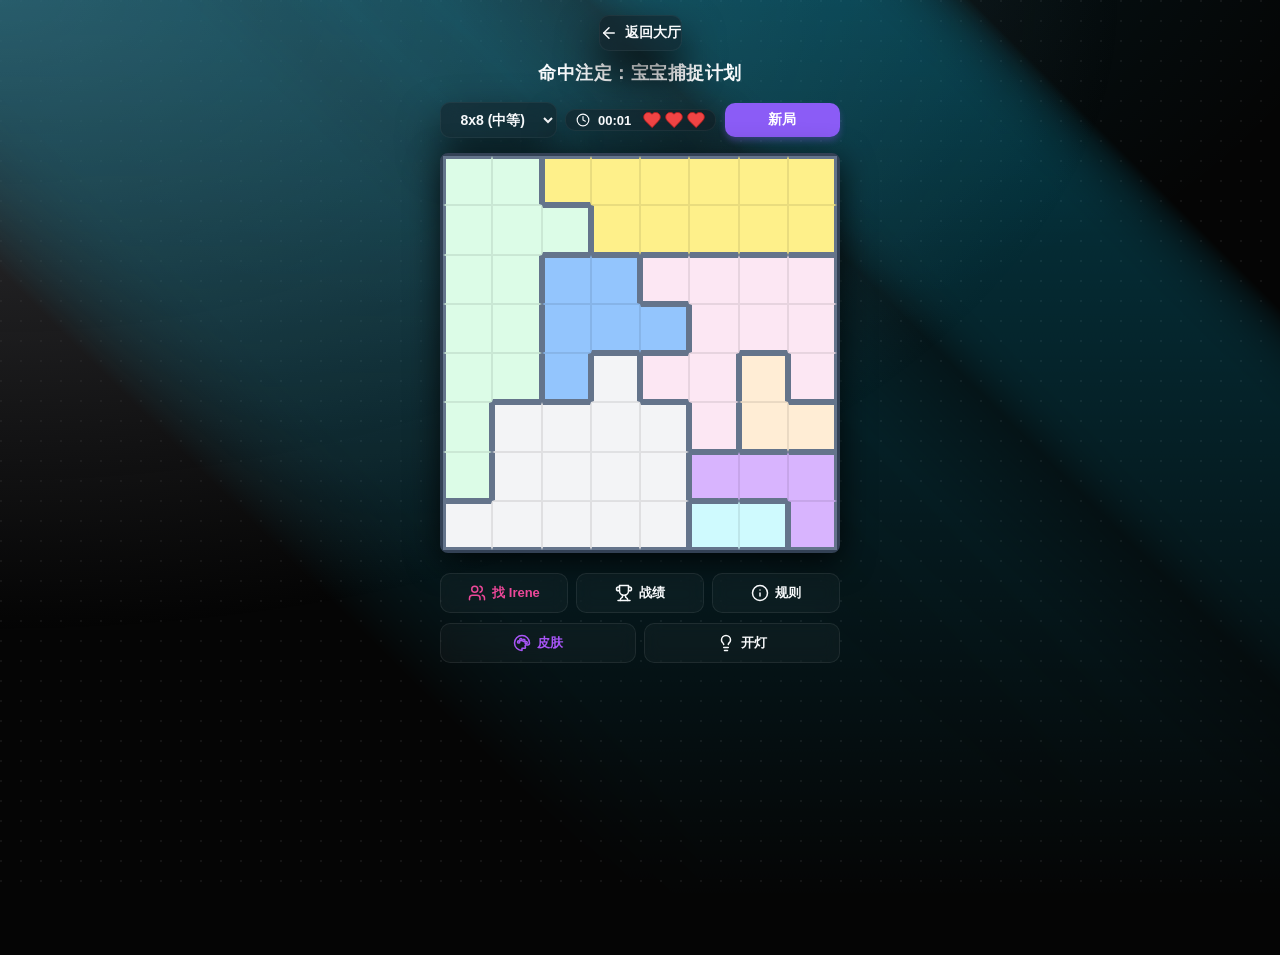
==== commit 5ff26a61: "找宝宝游戏中秋活动上线" ====
--- a/games/starbattle/star.html
+++ b/games/starbattle/star.html
@@ -29,6 +29,7 @@
             <option value="7">7x7 (简单)</option>
             <option value="8" selected>8x8 (中等)</option>
             <option value="9">9x9 (困难)</option>
+            <option value="event_moon" id="event-moon-option">9x9 玉兔寻觅 (中秋限时活动)</option>
         </select>
         
         <div class="glass-panel" style="display:flex; gap: 10px; padding: 0 10px; align-items:center; flex: 0 0 auto;">
@@ -55,9 +56,32 @@
         <button class="action-btn" onclick="openRules()">
             <svg class="icon" viewBox="0 0 24 24"><circle cx="12" cy="12" r="10"/><path d="M12 16v-4"/><path d="M12 8h.01"/></svg> 规则
         </button>
+    </div>
+
+    <div class="action-row">
+        <button class="action-btn" onclick="openSkinModal()" style="color: #a855f7;">
+            <svg class="icon" viewBox="0 0 24 24"><path d="M12 22a10 10 0 1 1 10-10c0 1.5-1 2.5-2.5 2.5h-1.87a1.5 1.5 0 0 0-1.42 2.05l.38 1.15c.21.63-.3 1.3-.98 1.3H12Z"/><circle cx="7.5" cy="10.5" r="1.5"/><circle cx="10.5" cy="7.5" r="1.5"/><circle cx="14.5" cy="8.5" r="1.5"/><circle cx="17.5" cy="11.5" r="1.5"/></svg> 皮肤
+        </button>
         <button class="action-btn" id="theme-btn" onclick="toggleTheme()">
             <svg class="icon" id="theme-icon" viewBox="0 0 24 24"><path d="M15 14c.2-1 .7-1.7 1.5-2.5 1-.9 1.5-2.2 1.5-3.5A6 6 0 0 0 6 8c0 1.3.5 2.6 1.5 3.5.7.8 1.3 1.5 1.5 2.5"/><path d="M9 18h6"/><path d="M10 22h4"/></svg> <span id="theme-text">开灯</span>
         </button>
+    </div>
+
+    <!-- 皮肤弹窗 (与数独/大厅共用 changeSkin) -->
+    <div class="modal-overlay" id="skinModal">
+        <div class="modal-content" style="text-align: center;">
+            <h2 style="color: #a855f7;"><svg class="icon" viewBox="0 0 24 24"><path d="M12 22a10 10 0 1 1 10-10c0 1.5-1 2.5-2.5 2.5h-1.87a1.5 1.5 0 0 0-1.42 2.05l.38 1.15c.21.63-.3 1.3-.98 1.3H12Z"/><circle cx="7.5" cy="10.5" r="1.5"/><circle cx="10.5" cy="7.5" r="1.5"/><circle cx="14.5" cy="8.5" r="1.5"/><circle cx="17.5" cy="11.5" r="1.5"/></svg> 专属色彩</h2>
+            <hr style="border: 0; border-top: 1px solid var(--glass-border); margin-bottom: 20px;">
+            <div style="display: flex; flex-direction: column; gap: 8px;">
+                <button class="skin-opt" onclick="changeSkin('default')" style="background: linear-gradient(135deg, #e0c3fc, #8ec5fc); color: #1e293b;">
+                    <svg class="icon" viewBox="0 0 24 24"><path d="m12 3-1.912 5.813a2 2 0 0 1-1.275 1.275L3 12l5.813 1.912a2 2 0 0 1 1.275 1.275L12 21l1.912-5.813a2 2 0 0 1 1.275-1.275L21 12l-5.813-1.912a2 2 0 0 1-1.275-1.275L12 3Z"/><path d="M5 3v4"/><path d="M19 17v4"/><path d="M3 5h4"/><path d="M17 19h4"/></svg> 星空青 (Cyan)
+                </button>
+                <button class="skin-opt" onclick="changeSkin('purple')" style="background: linear-gradient(135deg, #e2c0ff, #c49aeb); color: #3b0764;">
+                    <svg class="icon" viewBox="0 0 24 24"><path d="M19 14c1.49-1.46 3-3.21 3-5.5A5.5 5.5 0 0 0 16.5 3c-1.76 0-3 .5-4.5 2-1.5-1.5-2.74-2-4.5-2A5.5 5.5 0 0 0 2 8.5c0 2.3 1.5 4.05 3 5.5l7 7Z"/></svg> 罗兰紫 (Purple)
+                </button>
+            </div>
+            <button class="close-btn" onclick="closeModal('skinModal')">选好了！</button>
+        </div>
     </div>
 
     <!-- 规则弹窗 -->
--- a/css/common.css
+++ b/css/common.css
@@ -237,3 +237,20 @@
         mask-composite: add;
     }
 }
+
+/* ======== 中秋活动「玉兔寻觅」专属光照 ======== */
+/* 中秋活动月光 (双类选择器 + !important 提权, 压过皮肤变量的双类特异性; 光瀑/光晕/辉光/点阵全金) */
+body.theme-moon {
+    --ray-color: rgba(253, 224, 71, 0.16) !important;
+    --glow-color: rgba(253, 224, 71, 0.3) !important;
+    --streak-color: rgba(253, 224, 71, 0.16) !important;
+    --corner-glow: rgba(180, 140, 20, 0.08) !important;
+    --dot-color: rgba(253, 224, 71, 0.07) !important;
+}
+body[data-theme="dark"].theme-moon {
+    --ray-color: rgba(253, 224, 71, 0.15) !important;
+    --glow-color: rgba(253, 224, 71, 0.3) !important;
+    --streak-color: rgba(253, 224, 71, 0.28) !important;
+    --corner-glow: rgba(120, 90, 20, 0.35) !important;
+    --dot-color: rgba(253, 224, 71, 0.12) !important;
+}
--- a/games/starbattle/star.css
+++ b/games/starbattle/star.css
@@ -122,4 +122,64 @@
 [data-theme="dark"] .cell.b-top { border-top: 3px solid #64748b !important; }
 [data-theme="dark"] .cell.b-bottom { border-bottom: 3px solid #64748b !important; }
 [data-theme="dark"] .cell.b-left { border-left: 3px solid #64748b !important; }
-[data-theme="dark"] .cell.b-right { border-right: 3px solid #64748b !important; }+[data-theme="dark"] .cell.b-right { border-right: 3px solid #64748b !important; }
+
+/* ======== 中秋活动「玉兔寻觅」专属样式 ======== */
+/* 棋盘月光边框 */
+body.theme-moon .board { border-color: #fde047 !important; box-shadow: 0 8px 32px rgba(253, 224, 71, 0.15); }
+/* fix: data-theme 挂在 body 上, 原写法 "[data-theme=dark] body..." 永远无法命中 */
+body[data-theme="dark"].theme-moon .board { border-color: #eab308 !important; box-shadow: 0 8px 32px rgba(234, 179, 8, 0.3); }
+
+/* 白色叉号变月饼 (节日彩蛋: content 用 CSS 转义 \1F96E, 渲染为月饼 Emoji, 特许使用) */
+body.theme-moon .cell.marked::before {
+    content: '\1F96E';
+    position: absolute;
+    display: flex; align-items: center; justify-content: center;
+    width: auto; height: auto;
+    background: none; border-radius: 0; box-shadow: none;
+    font-size: 20px; line-height: 1;
+    filter: drop-shadow(0 2px 4px rgba(0,0,0,0.3));
+    transform: none;
+    animation: popIn 0.3s cubic-bezier(0.175, 0.885, 0.32, 1.275);
+}
+body.theme-moon .cell.marked::after { display: none; }
+
+/* 纯 CSS 兔耳朵 (挂载在头像上方) */
+.bunny-ears { position: absolute; top: -12px; width: 100%; height: 20px; z-index: 1; pointer-events: none; animation: popIn 0.4s cubic-bezier(0.175, 0.885, 0.32, 1.275); }
+.bunny-ears::before, .bunny-ears::after {
+    content: ''; position: absolute; width: 10px; height: 24px;
+    background: #fff; border: 2px solid #fbcfe8; border-radius: 50% 50% 50% 50% / 60% 60% 40% 40%; top: 0; box-shadow: 0 2px 4px rgba(0,0,0,0.1);
+}
+.bunny-ears::before { left: 18%; transform: rotate(-15deg); }
+.bunny-ears::after { right: 18%; transform: rotate(15deg); }
+
+/* 孔明灯: 暖光梯形灯身 + 内芯亮核 + 底口 + 光晕, 上升摇摆后淡出 */
+.sky-lantern {
+    position: fixed;
+    bottom: -8vh;
+    z-index: 9998;
+    pointer-events: none;
+    background: radial-gradient(circle at 50% 30%, #fffbe6 0%, #fde68a 30%, #f59e0b 68%, #b45309 100%);
+    border-radius: 46% 46% 40% 40% / 58% 58% 42% 42%;
+    box-shadow: 0 0 18px 6px rgba(253, 224, 71, 0.45), 0 0 46px 14px rgba(245, 158, 11, 0.18), inset 0 -4px 8px rgba(120, 53, 15, 0.55);
+    opacity: 0;
+    animation: lanternFloat var(--dur, 10s) ease-in var(--delay, 0s) forwards;
+}
+.sky-lantern::before { /* 内芯亮核 */
+    content: ''; position: absolute; left: 32%; top: 18%; width: 36%; height: 40%;
+    background: radial-gradient(circle, #fffbeb 0%, rgba(254, 240, 138, 0.85) 55%, transparent 100%);
+    border-radius: 50%;
+}
+.sky-lantern::after { /* 底部开口 */
+    content: ''; position: absolute; left: 30%; bottom: -2px; width: 40%; height: 12%;
+    background: linear-gradient(180deg, #78350f, #451a03);
+    border-radius: 0 0 30% 30%;
+}
+@keyframes lanternFloat {
+    0%   { transform: translate(0, 0) rotate(-3deg); opacity: 0; }
+    8%   { opacity: 1; }
+    25%  { transform: translate(calc(var(--sway, 0px) * 0.4), -22vh) rotate(3deg); }
+    50%  { transform: translate(calc(var(--sway, 0px) * -0.3), -46vh) rotate(-2deg); opacity: 1; }
+    75%  { transform: translate(calc(var(--sway, 0px) * 0.5), -72vh) rotate(2deg); opacity: 0.9; }
+    100% { transform: translate(0, -105vh) rotate(-2deg); opacity: 0; }
+}
